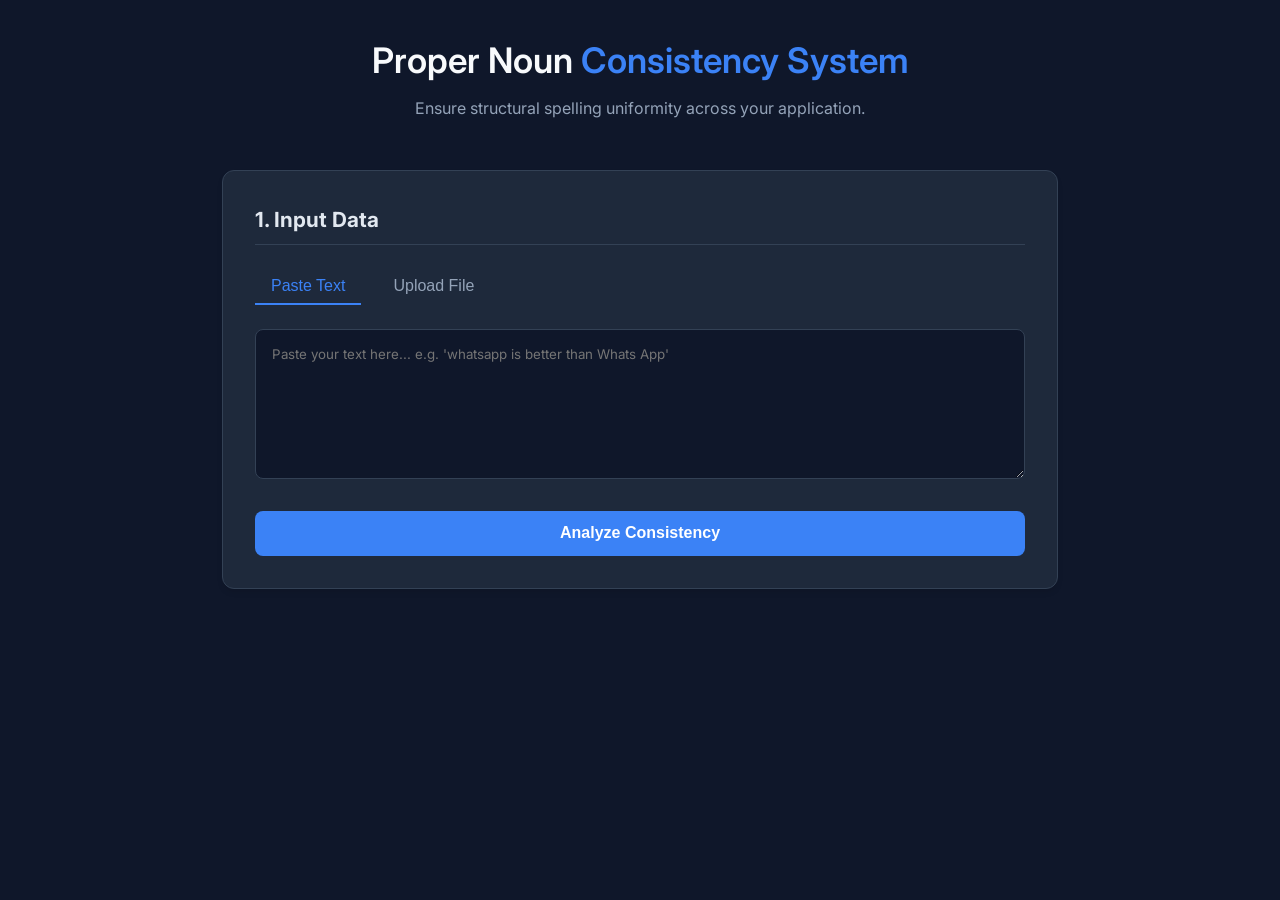
==== frontend/index.html @ f3d24e22 "Add files via upload" ====
<!DOCTYPE html>
<html lang="en">
<head>
    <meta charset="UTF-8">
    <meta name="viewport" content="width=device-width, initial-scale=1.0">
    <title>Proper Noun Consistency Checker</title>
    <link href="https://fonts.googleapis.com/css2?family=Inter:wght@300;400;600&display=swap" rel="stylesheet">
    <link rel="stylesheet" href="css/style.css">
</head>
<body>
    <div class="container">
        <header>
            <h1>Proper Noun <span>Consistency System</span></h1>
            <p>Ensure structural spelling uniformity across your application.</p>
        </header>

        <main>
            <section class="input-section">
                <h2>1. Input Data</h2>
                <div class="tabs">
                    <button class="tab-btn active" data-target="paste-tab">Paste Text</button>
                    <button class="tab-btn" data-target="upload-tab">Upload File</button>
                </div>

                <div id="paste-tab" class="tab-content active">
                    <textarea id="text-input" placeholder="Paste your text here... e.g. 'whatsapp is better than Whats App'"></textarea>
                </div>

                <div id="upload-tab" class="tab-content">
                    <div class="file-drop-area">
                        <span class="file-message">Drag & drop your .txt file here or click to browse</span>
                        <input type="file" id="file-input" accept=".txt">
                    </div>
                </div>

                <button id="process-btn" class="primary-btn">Analyze Consistency</button>
            </section>

            <section class="output-section hidden" id="output-section">
                <h2>Consistency Analysis Complete</h2>
                <div id="pipeline-status"></div>
                
                <div class="analytics-dashboard">
                    <h3>Pipeline 8: Variation Report</h3>
                    <table class="report-table" id="report-table">
                        <thead>
                            <tr>
                                <th>Canonical Form</th>
                                <th>Frequency</th>
                                <th>Replaced Variants</th>
                            </tr>
                        </thead>
                        <tbody id="report-body">
                            <!-- Populated via JS -->
                        </tbody>
                    </table>
                </div>

                <div class="results-grid">
                    <div class="card full-width">
                        <h3>Pipeline 9: Standardized Output</h3>
                        <p id="final-text-output" class="text-display"></p>
                    </div>
                </div>

                <div class="export-actions">
                    <h3>Pipeline 10: Export Data</h3>
                    <button id="download-txt-btn" class="secondary-btn">Download .TXT</button>
                    <button id="download-docx-btn" class="secondary-btn">Download .DOCX</button>
                </div>
            </section>
        </main>
    </div>
    <script src="js/app.js"></script>
</body>
</html>
---- frontend/css/style.css ----
:root {
    --bg-color: #0f172a;
    --text-color: #f8fafc;
    --primary-color: #3b82f6;
    --primary-hover: #2563eb;
    --card-bg: #1e293b;
    --border-color: #334155;
    --success-color: #10b981;
}

* {
    box-sizing: border-box;
    margin: 0;
    padding: 0;
}

body {
    font-family: 'Inter', sans-serif;
    background-color: var(--bg-color);
    color: var(--text-color);
    line-height: 1.6;
}

.container {
    max-width: 900px;
    margin: 0 auto;
    padding: 2rem;
}

header {
    text-align: center;
    margin-bottom: 3rem;
    animation: fadeIn 1s ease-in;
}

header h1 {
    font-size: 2.2rem;
    font-weight: 600;
}

header h1 span {
    color: var(--primary-color);
}

header p {
    color: #94a3b8;
    margin-top: 0.5rem;
}

.input-section, .output-section {
    background: var(--card-bg);
    border: 1px solid var(--border-color);
    border-radius: 12px;
    padding: 2rem;
    margin-bottom: 2rem;
    box-shadow: 0 4px 6px -1px rgba(0, 0, 0, 0.1);
}

h2 {
    font-size: 1.3rem;
    margin-bottom: 1.5rem;
    border-bottom: 1px solid var(--border-color);
    padding-bottom: 0.5rem;
    color: #e2e8f0;
}

/* Tabs */
.tabs {
    display: flex;
    gap: 1rem;
    margin-bottom: 1.5rem;
}

.tab-btn {
    background: transparent;
    border: none;
    color: #94a3b8;
    font-size: 1rem;
    cursor: pointer;
    padding: 0.5rem 1rem;
    border-bottom: 2px solid transparent;
    transition: all 0.3s;
}

.tab-btn.active, .tab-btn:hover {
    color: var(--primary-color);
    border-bottom: 2px solid var(--primary-color);
}

.tab-content {
    display: none;
}

.tab-content.active {
    display: block;
    animation: fadeIn 0.3s ease-in;
}

textarea {
    width: 100%;
    height: 150px;
    background: var(--bg-color);
    border: 1px solid var(--border-color);
    border-radius: 8px;
    color: var(--text-color);
    padding: 1rem;
    font-family: inherit;
    resize: vertical;
}

textarea:focus {
    outline: none;
    border-color: var(--primary-color);
}

.file-drop-area {
    border: 2px dashed var(--border-color);
    border-radius: 8px;
    padding: 3rem;
    text-align: center;
    position: relative;
    cursor: pointer;
    transition: border 0.3s;
}

.file-drop-area:hover {
    border-color: var(--primary-color);
}

.file-drop-area input[type="file"] {
    position: absolute;
    left: 0;
    top: 0;
    width: 100%;
    height: 100%;
    opacity: 0;
    cursor: pointer;
}

.primary-btn {
    background: var(--primary-color);
    color: white;
    border: none;
    padding: 0.85rem 2rem;
    border-radius: 8px;
    font-size: 1rem;
    font-weight: 600;
    cursor: pointer;
    margin-top: 1.5rem;
    width: 100%;
    transition: background 0.3s, transform 0.1s;
}

.primary-btn:hover {
    background: var(--primary-hover);
}

.primary-btn:active {
    transform: scale(0.98);
}

.hidden {
    display: none !important;
}

.card {
    background: var(--bg-color);
    border: 1px solid var(--border-color);
    border-radius: 8px;
    padding: 1.5rem;
    margin-top: 1rem;
}

.text-display {
    white-space: pre-wrap;
    color: #cbd5e1;
    font-size: 0.95rem;
    margin-top: 0.5rem;
}

@keyframes fadeIn {
    from { opacity: 0; transform: translateY(5px); }
    to { opacity: 1; transform: translateY(0); }
}

.analytics-dashboard {
    margin-top: 1.5rem;
    margin-bottom: 2rem;
    background: var(--card-bg);
    border: 1px solid var(--border-color);
    border-radius: 8px;
    padding: 1.5rem;
}

.report-table {
    width: 100%;
    border-collapse: collapse;
    margin-top: 1rem;
}

.report-table th, .report-table td {
    padding: 0.75rem;
    text-align: left;
    border-bottom: 1px solid var(--border-color);
}

.report-table th {
    color: var(--primary-color);
    font-weight: 600;
}

.report-table tbody tr:hover {
    background-color: rgba(255, 255, 255, 0.02);
}

.export-actions {
    display: flex;
    gap: 1rem;
    margin-top: 2rem;
    justify-content: center;
}

.secondary-btn {
    background: transparent;
    border: 1px solid var(--primary-color);
    color: var(--primary-color);
    padding: 0.75rem 1.5rem;
    border-radius: 8px;
    cursor: pointer;
    font-size: 1rem;
    font-weight: 600;
    transition: all 0.3s;
}

.secondary-btn:hover {
    background: var(--primary-color);
    color: white;
}
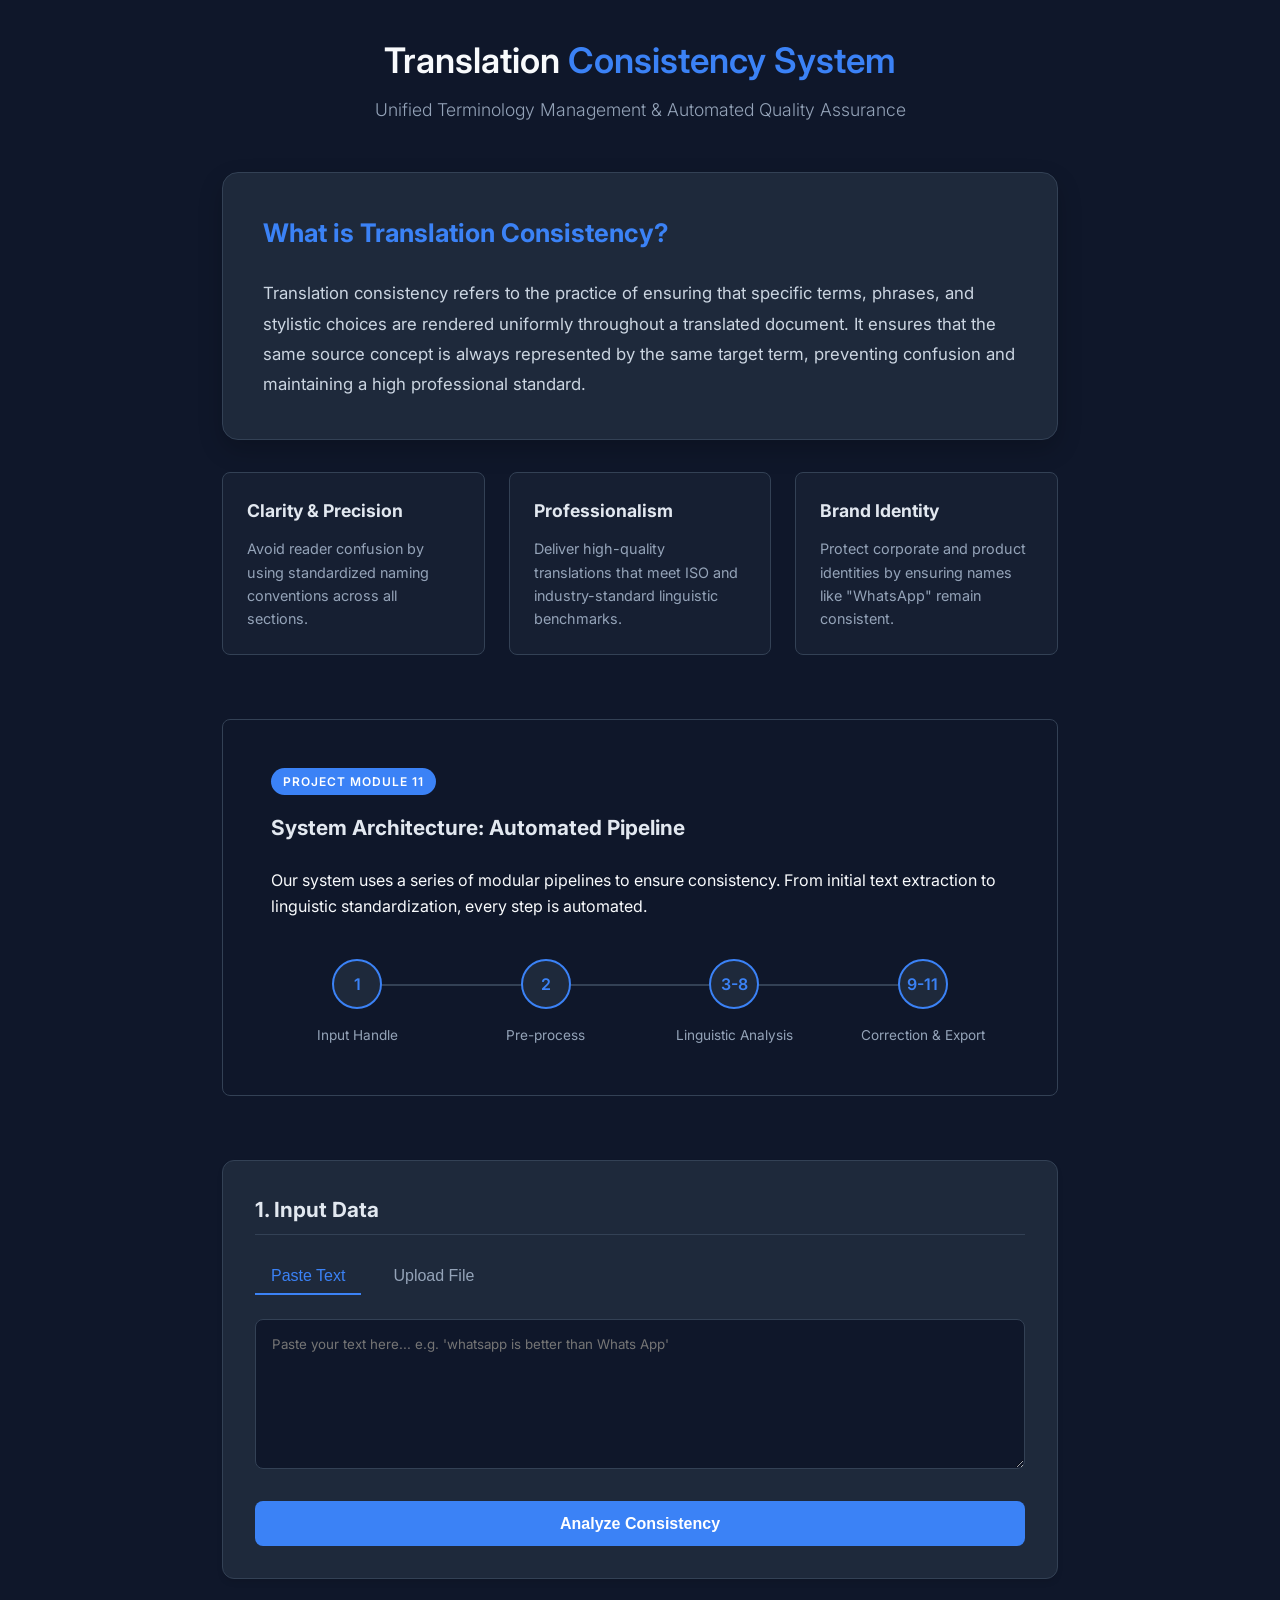
==== commit 0594b933: "Add files via upload" ====
--- a/frontend/index.html
+++ b/frontend/index.html
@@ -8,11 +8,49 @@
     <link rel="stylesheet" href="css/style.css">
 </head>
 <body>
+    <div class="loading-overlay hidden" id="loading-overlay">
+        <div class="loader"></div>
+        <p>Analyzing text content...</p>
+    </div>
     <div class="container">
         <header>
-            <h1>Proper Noun <span>Consistency System</span></h1>
-            <p>Ensure structural spelling uniformity across your application.</p>
+            <h1>Translation <span>Consistency System</span></h1>
+            <p>Unified Terminology Management & Automated Quality Assurance</p>
         </header>
+
+        <section class="info-hero">
+            <div class="info-card">
+                <h2>What is Translation Consistency?</h2>
+                <p>Translation consistency refers to the practice of ensuring that specific terms, phrases, and stylistic choices are rendered uniformly throughout a translated document. It ensures that the same source concept is always represented by the same target term, preventing confusion and maintaining a high professional standard.</p>
+            </div>
+            
+            <div class="importance-grid">
+                <div class="card">
+                    <h3>Clarity & Precision</h3>
+                    <p>Avoid reader confusion by using standardized naming conventions across all sections.</p>
+                </div>
+                <div class="card">
+                    <h3>Professionalism</h3>
+                    <p>Deliver high-quality translations that meet ISO and industry-standard linguistic benchmarks.</p>
+                </div>
+                <div class="card">
+                    <h3>Brand Identity</h3>
+                    <p>Protect corporate and product identities by ensuring names like "WhatsApp" remain consistent.</p>
+                </div>
+            </div>
+        </section>
+
+        <section class="architecture-section card">
+            <div class="section-badge">Project Module 11</div>
+            <h2>System Architecture: Automated Pipeline</h2>
+            <p>Our system uses a series of modular pipelines to ensure consistency. From initial text extraction to linguistic standardization, every step is automated.</p>
+            <div class="pipeline-flow">
+                <div class="step"><span>1</span> <p>Input Handle</p></div>
+                <div class="step"><span>2</span> <p>Pre-process</p></div>
+                <div class="step"><span>3-8</span> <p>Linguistic Analysis</p></div>
+                <div class="step"><span>9-11</span> <p>Correction & Export</p></div>
+            </div>
+        </section>
 
         <main>
             <section class="input-section">
@@ -28,8 +66,8 @@
 
                 <div id="upload-tab" class="tab-content">
                     <div class="file-drop-area">
-                        <span class="file-message">Drag & drop your .txt file here or click to browse</span>
-                        <input type="file" id="file-input" accept=".txt">
+                        <span class="file-message">Drag & drop your .txt, .docx, or .pdf file here or click to browse</span>
+                        <input type="file" id="file-input" accept=".txt,.docx,.pdf">
                     </div>
                 </div>
 
--- a/frontend/css/style.css
+++ b/frontend/css/style.css
@@ -45,6 +45,144 @@
 header p {
     color: #94a3b8;
     margin-top: 0.5rem;
+    font-size: 1.1rem;
+    font-weight: 300;
+}
+
+/* Info Hero */
+.info-hero {
+    margin-bottom: 4rem;
+    display: flex;
+    flex-direction: column;
+    gap: 2rem;
+    animation: fadeIn 1.2s ease-in;
+}
+
+.info-card {
+    background: linear-gradient(135deg, var(--card-bg) 0%, #1e293b 100%);
+    border-radius: 16px;
+    padding: 2.5rem;
+    border: 1px solid var(--border-color);
+    box-shadow: 0 10px 25px rgba(0, 0, 0, 0.2);
+}
+
+.info-card h2 {
+    color: var(--primary-color);
+    font-size: 1.6rem;
+    margin-bottom: 1rem;
+    border: none;
+}
+
+.info-card p {
+    color: #cbd5e1;
+    font-size: 1.05rem;
+    line-height: 1.8;
+}
+
+.importance-grid {
+    display: grid;
+    grid-template-columns: repeat(auto-fit, minmax(250px, 1fr));
+    gap: 1.5rem;
+}
+
+.importance-grid .card {
+    margin-top: 0; /* Override default card margin */
+    transition: transform 0.3s, border-color 0.3s;
+    background: rgba(30, 41, 59, 0.5);
+}
+
+.importance-grid .card:hover {
+    transform: translateY(-5px);
+    border-color: var(--primary-color);
+}
+
+.importance-grid h3 {
+    color: #e2e8f0;
+    margin-bottom: 0.75rem;
+    font-size: 1.1rem;
+}
+
+.importance-grid p {
+    font-size: 0.9rem;
+    color: #94a3b8;
+}
+
+/* Architecture Section */
+.architecture-section {
+    position: relative;
+    overflow: hidden;
+    margin-bottom: 4rem;
+    padding: 3rem !important;
+}
+
+.section-badge {
+    display: inline-block;
+    background: var(--primary-color);
+    color: white;
+    font-size: 0.75rem;
+    font-weight: 600;
+    padding: 0.25rem 0.75rem;
+    border-radius: 50px;
+    margin-bottom: 1rem;
+    text-transform: uppercase;
+    letter-spacing: 1px;
+}
+
+.architecture-section h2 {
+    border: none;
+    margin-bottom: 1rem;
+}
+
+.pipeline-flow {
+    display: flex;
+    justify-content: space-between;
+    gap: 1rem;
+    margin-top: 2.5rem;
+    position: relative;
+}
+
+.pipeline-flow::after {
+    content: '';
+    position: absolute;
+    top: 25px;
+    left: 10%;
+    width: 80%;
+    height: 2px;
+    background: var(--border-color);
+    z-index: 0;
+}
+
+.pipeline-flow .step {
+    flex: 1;
+    text-align: center;
+    position: relative;
+    z-index: 1;
+}
+
+.pipeline-flow .step span {
+    width: 50px;
+    height: 50px;
+    background: var(--card-bg);
+    border: 2px solid var(--primary-color);
+    border-radius: 50%;
+    display: flex;
+    align-items: center;
+    justify-content: center;
+    margin: 0 auto 1rem;
+    font-weight: 600;
+    color: var(--primary-color);
+    transition: all 0.3s;
+}
+
+.pipeline-flow .step:hover span {
+    background: var(--primary-color);
+    color: white;
+    transform: scale(1.1);
+}
+
+.pipeline-flow .step p {
+    font-size: 0.85rem;
+    color: #94a3b8;
 }
 
 .input-section, .output-section {
@@ -123,6 +261,11 @@
     transition: border 0.3s;
 }
 
+.file-drop-area.drag-over {
+    border-color: var(--primary-color);
+    background-color: rgba(59, 130, 246, 0.05);
+}
+
 .file-drop-area:hover {
     border-color: var(--primary-color);
 }
@@ -236,3 +379,41 @@
     background: var(--primary-color);
     color: white;
 }
+
+/* Loading Overlay */
+.loading-overlay {
+    position: fixed;
+    top: 0;
+    left: 0;
+    width: 100%;
+    height: 100%;
+    background: rgba(15, 23, 42, 0.8);
+    display: flex;
+    flex-direction: column;
+    align-items: center;
+    justify-content: center;
+    z-index: 1000;
+    backdrop-filter: blur(4px);
+}
+
+.loading-overlay p {
+    margin-top: 1rem;
+    font-weight: 600;
+    color: var(--primary-color);
+}
+
+.loader {
+    width: 48px;
+    height: 48px;
+    border: 5px solid var(--border-color);
+    border-bottom-color: var(--primary-color);
+    border-radius: 50%;
+    display: inline-block;
+    box-sizing: border-box;
+    animation: rotation 1s linear infinite;
+}
+
+@keyframes rotation {
+    0% { transform: rotate(0deg); }
+    100% { transform: rotate(360deg); }
+}
